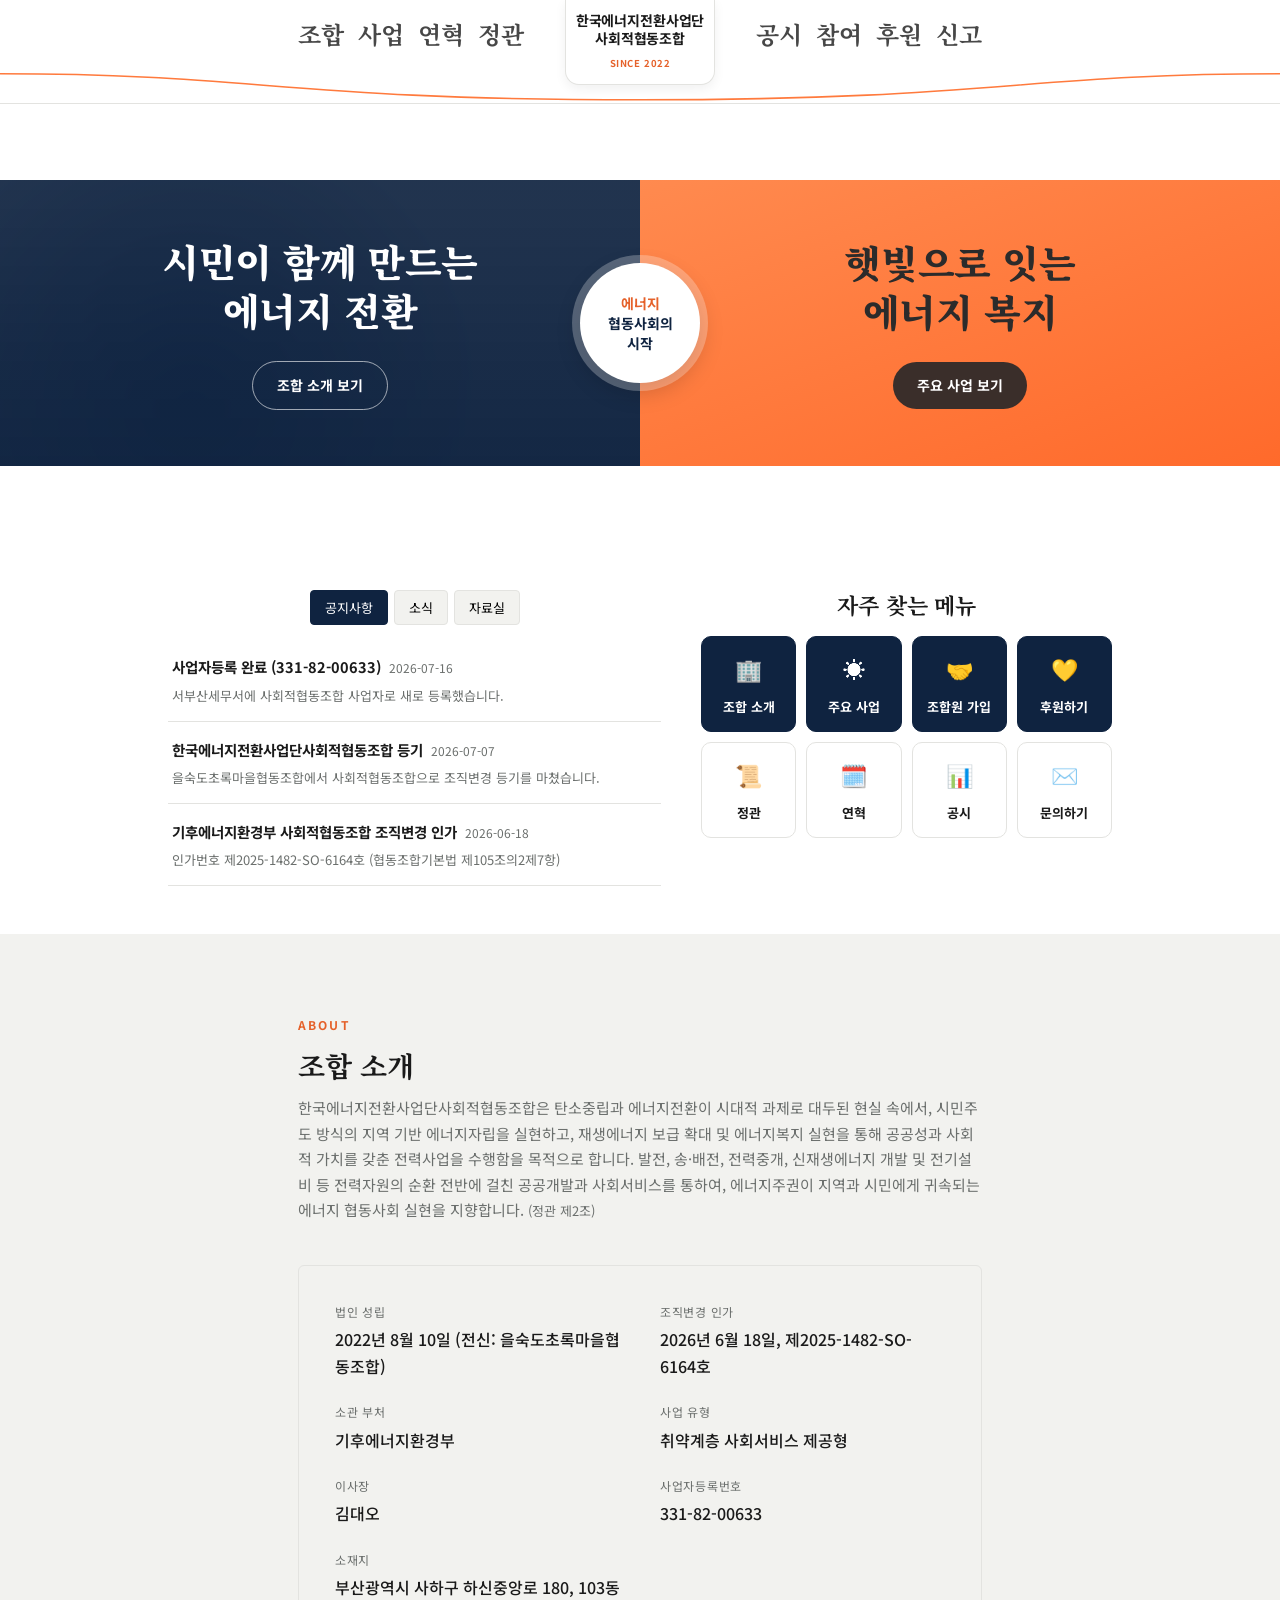
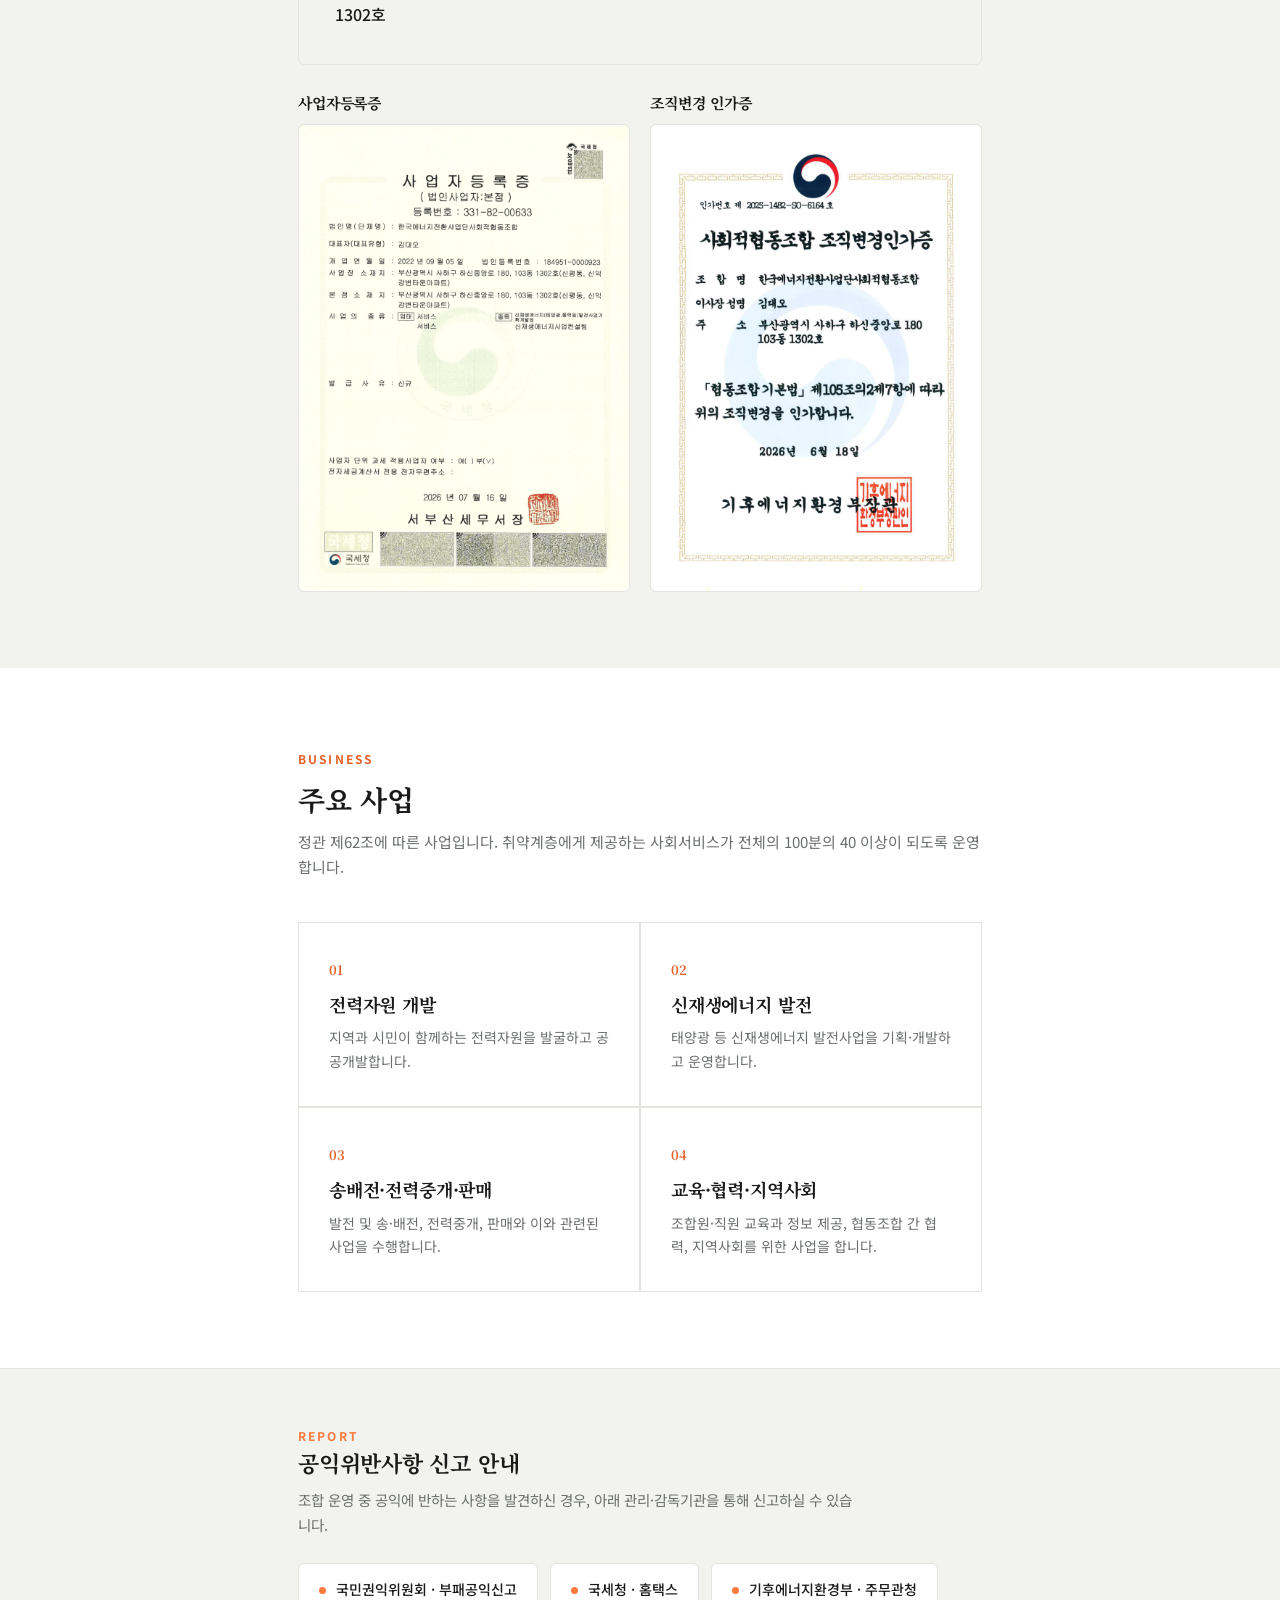
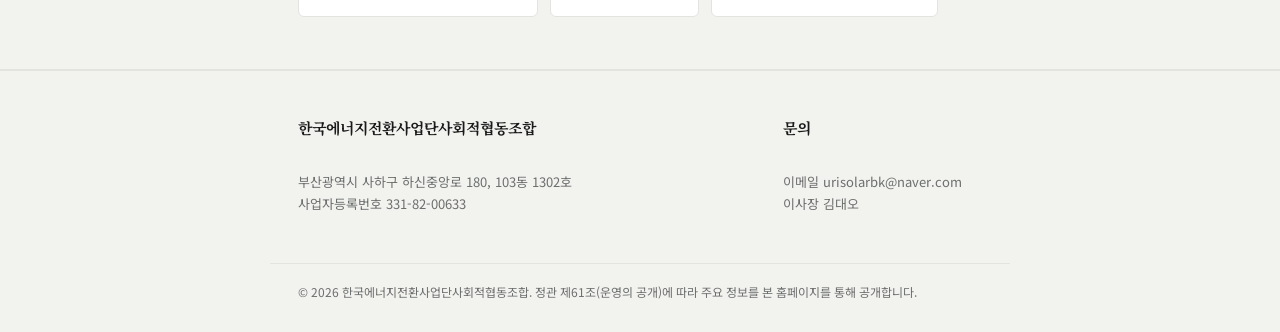
==== index.html @ acd771e5 "한국에너지전환사업단사회적협동조합 홈페이지 첫 공개 Co-Authored-By: Claude Opus 5.5 <noreply@anthropic.com> Claude-Session: " ====
<!DOCTYPE html>
<html lang="ko">
<head>
<meta charset="UTF-8">
<meta name="viewport" content="width=device-width, initial-scale=1.0">
<title>한국에너지전환사업단사회적협동조합</title>
<meta name="description" content="한국에너지전환사업단사회적협동조합 - 시민주도 재생에너지와 에너지복지로 에너지 협동사회를 만드는 사회적협동조합입니다.">
<meta property="og:type" content="website">
<meta property="og:site_name" content="한국에너지전환사업단사회적협동조합">
<meta property="og:title" content="한국에너지전환사업단사회적협동조합">
<meta property="og:description" content="시민주도 재생에너지와 에너지복지로 에너지 협동사회를 만드는 사회적협동조합입니다.">
<meta property="og:url" content="https://ketcoop.github.io/">
<meta property="og:locale" content="ko_KR">
<meta property="og:image" content="https://ketcoop.github.io/설립인가증.png">
<link rel="preconnect" href="https://fonts.googleapis.com">
<link href="https://fonts.googleapis.com/css2?family=Noto+Serif+KR:wght@500;700;900&family=Noto+Sans+KR:wght@400;500;700&display=swap" rel="stylesheet">
<link rel="stylesheet" href="style.css">
</head>
  
<body>

<header class="header-shell">
  <div class="nav-row">
    <nav class="nav-left"><ul>
      <li><a href="#about">조합</a></li>
      <li><a href="#business">사업</a></li>
      <li><a href="history.html">연혁</a></li>
      <li><a href="articles.html">정관</a></li>
    </ul></nav>
    <div class="brand-spacer"></div>
    <nav class="nav-right"><ul>
      <li><a href="disclosure.html">공시</a></li>
      <li><a href="participate.html">참여</a></li>
      <li><a href="donate.html">후원</a></li>
      <li><a href="#report">신고</a></li>
    </ul></nav>
  </div>
  <div class="wave-wrap">
    <svg viewBox="0 0 1440 64" preserveAspectRatio="none">
      <path d="M0,0 L1440,0 L1440,9 C1150,9 1120,58 720,58 C320,58 290,9 0,9 Z" fill="var(--paper)"/>
      <path d="M0,9 C290,9 320,58 720,58 C1120,58 1150,9 1440,9" fill="none" stroke="var(--amber)" stroke-width="3"/>
    </svg>
  </div>
  <div class="brand-tab">
    <a href="index.html"><span class="bn">한국에너지전환사업단<br>사회적협동조합</span></a>
    <span class="bs">SINCE 2022</span>
  </div>
</header>

<section class="split-hero">
  <div class="half left">
    <h1>시민이 함께 만드는<br>에너지 전환</h1>
    <a href="#about" class="pill">조합 소개 보기</a>
  </div>
  <div class="half right">
    <h1>햇빛으로 잇는<br>에너지 복지</h1>
    <a href="#business" class="pill">주요 사업 보기</a>
  </div>
  <div class="badge"><span><em>에너지</em><br>협동사회의<br>시작</span></div>
</section>

<div class="home-grid">
  <div>
    <div class="tabs">
      <button type="button" class="on" data-tab="notice">공지사항</button>
      <button type="button" data-tab="news">소식</button>
      <button type="button" data-tab="docs">자료실</button>
    </div>
    <ul class="tab-list" id="tab-notice">
      <li><b>사업자등록 완료 (331-82-00633)</b><span class="d">2026-07-16</span><p>서부산세무서에 사회적협동조합 사업자로 새로 등록했습니다.</p></li>
      <li><b>한국에너지전환사업단사회적협동조합 등기</b><span class="d">2026-07-07</span><p>을숙도초록마을협동조합에서 사회적협동조합으로 조직변경 등기를 마쳤습니다.</p></li>
      <li><b>기후에너지환경부 사회적협동조합 조직변경 인가</b><span class="d">2026-06-18</span><p>인가번호 제2025-1482-SO-6164호 (협동조합기본법 제105조의2제7항)</p></li>
    </ul>
    <ul class="tab-list" id="tab-news" hidden>
      <li><b>홈페이지를 열었습니다</b><span class="d">2026-11-03</span><p>조합 소개, 정관, 연혁, 공시, 조합원 가입, 후원 안내를 한곳에서 볼 수 있습니다.</p></li>
    </ul>
    <ul class="tab-list" id="tab-docs" hidden>
      <li><b><a href="articles.html">정관 전문</a></b><span class="d">2025-08-31 제정</span><p>8장 69개 조, 장별로 나눠 볼 수 있습니다.</p></li>
      <li><b><a href="사업자등록증.png" target="_blank">사업자등록증</a></b><span class="d">2026-07-16</span></li>
      <li><b><a href="설립인가증.png" target="_blank">사회적협동조합 조직변경 인가증</a></b><span class="d">2026-06-18</span></li>
    </ul>
  </div>
  <div class="quick">
    <h2>자주 찾는 메뉴</h2>
    <div class="quick-grid">
      <a class="dark" href="#about"><span class="ic">🏢</span>조합 소개</a>
      <a class="dark" href="#business"><span class="ic">☀️</span>주요 사업</a>
      <a class="dark" href="participate.html"><span class="ic">🤝</span>조합원 가입</a>
      <a class="dark" href="donate.html"><span class="ic">💛</span>후원하기</a>
      <a href="articles.html"><span class="ic">📜</span>정관</a>
      <a href="history.html"><span class="ic">🗓️</span>연혁</a>
      <a href="disclosure.html"><span class="ic">📊</span>공시</a>
      <a href="mailto:urisolarbk@naver.com"><span class="ic">✉️</span>문의하기</a>
    </div>
  </div>
</div>

<section class="alt" id="about">
  <div class="wrap">
    <div class="section-head">
      <span class="eyebrow">About</span>
      <h2>조합 소개</h2>
      <p>한국에너지전환사업단사회적협동조합은 탄소중립과 에너지전환이 시대적 과제로 대두된 현실 속에서, 시민주도 방식의 지역 기반 에너지자립을 실현하고, 재생에너지 보급 확대 및 에너지복지 실현을 통해 공공성과 사회적 가치를 갖춘 전력사업을 수행함을 목적으로 합니다. 발전, 송·배전, 전력중개, 신재생에너지 개발 및 전기설비 등 전력자원의 순환 전반에 걸친 공공개발과 사회서비스를 통하여, 에너지주권이 지역과 시민에게 귀속되는 에너지 협동사회 실현을 지향합니다. <span style="color:var(--steel);font-size:13px;">(정관 제2조)</span></p>
    </div>
    <div class="info-card">
      <div class="info-row"><dt>법인 성립</dt><dd>2022년 8월 10일 (전신: 을숙도초록마을협동조합)</dd></div>
      <div class="info-row"><dt>조직변경 인가</dt><dd>2026년 6월 18일, 제2025-1482-SO-6164호</dd></div>
      <div class="info-row"><dt>소관 부처</dt><dd>기후에너지환경부</dd></div>
      <div class="info-row"><dt>사업 유형</dt><dd>취약계층 사회서비스 제공형</dd></div>
      <div class="info-row"><dt>이사장</dt><dd>김대오</dd></div>
      <div class="info-row"><dt>사업자등록번호</dt><dd>331-82-00633</dd></div>
      <div class="info-row"><dt>소재지</dt><dd>부산광역시 사하구 하신중앙로 180, 103동 1302호</dd></div>
    </div>
    <div class="doc-image-grid">
      <div class="doc-image-box">
        <h3>사업자등록증</h3>
        <a href="사업자등록증.png" target="_blank" title="클릭 시 원본 크게 보기"><img src="사업자등록증.png" alt="사업자등록증"></a>
      </div>
      <div class="doc-image-box">
        <h3>조직변경 인가증</h3>
        <a href="설립인가증.png" target="_blank" title="클릭 시 원본 크게 보기"><img src="설립인가증.png" alt="사회적협동조합 조직변경 인가증"></a>
      </div>
    </div>
  </div>
</section>

<section id="business">
  <div class="wrap">
    <div class="section-head">
      <span class="eyebrow">Business</span>
      <h2>주요 사업</h2>
      <p>정관 제62조에 따른 사업입니다. 취약계층에게 제공하는 사회서비스가 전체의 100분의 40 이상이 되도록 운영합니다.</p>
    </div>
    <div class="biz-grid">
      <div class="biz-card"><span class="num">01</span><h3>전력자원 개발</h3><p>지역과 시민이 함께하는 전력자원을 발굴하고 공공개발합니다.</p></div>
      <div class="biz-card"><span class="num">02</span><h3>신재생에너지 발전</h3><p>태양광 등 신재생에너지 발전사업을 기획·개발하고 운영합니다.</p></div>
      <div class="biz-card"><span class="num">03</span><h3>송배전·전력중개·판매</h3><p>발전 및 송·배전, 전력중개, 판매와 이와 관련된 사업을 수행합니다.</p></div>
      <div class="biz-card"><span class="num">04</span><h3>교육·협력·지역사회</h3><p>조합원·직원 교육과 정보 제공, 협동조합 간 협력, 지역사회를 위한 사업을 합니다.</p></div>
    </div>
  </div>
</section>

<div class="report-banner" id="report">
  <div class="wrap">
    <span class="eyebrow" style="color:var(--amber);">Report</span>
    <h2>공익위반사항 신고 안내</h2>
    <p>조합 운영 중 공익에 반하는 사항을 발견하신 경우, 아래 관리·감독기관을 통해 신고하실 수 있습니다.</p>
    <div class="report-links">
      <a class="report-link" href="https://www.clean.go.kr/" target="_blank" rel="noopener"><span class="dot"></span>국민권익위원회 · 부패공익신고</a>
      <a class="report-link" href="https://www.hometax.go.kr/" target="_blank" rel="noopener"><span class="dot"></span>국세청 · 홈택스</a>
      <a class="report-link" href="https://www.mcee.go.kr/" target="_blank" rel="noopener"><span class="dot"></span>기후에너지환경부 · 주무관청</a>
    </div>
  </div>
</div>

<footer id="contact">
  <div class="wrap foot-inner">
    <div>
      <strong>한국에너지전환사업단사회적협동조합</strong><br>
      부산광역시 사하구 하신중앙로 180, 103동 1302호<br>
      사업자등록번호 331-82-00633
    </div>
    <div>
      <strong>문의</strong><br>
      이메일 <a href="mailto:urisolarbk@naver.com">urisolarbk@naver.com</a><br>
      이사장 김대오
    </div>
  </div>
  <div class="wrap legal">
    &copy; 2026 한국에너지전환사업단사회적협동조합. 정관 제61조(운영의 공개)에 따라 주요 정보를 본 홈페이지를 통해 공개합니다.
  </div>
</footer>

<script>
document.querySelectorAll('.tabs button').forEach(function(b){
  b.addEventListener('click', function(){
    document.querySelectorAll('.tabs button').forEach(function(x){ x.classList.toggle('on', x === b); });
    document.querySelectorAll('.tab-list').forEach(function(l){ l.hidden = (l.id !== 'tab-' + b.dataset.tab); });
  });
});
</script>

</body>
</html>
---- style.css ----
/* =========================================================
   한국에너지전환사업단사회적협동조합 — 국민솔라 남색·주황 디자인 차용
   index.html / articles.html / disclosure.html / history.html 공유 파일
   ========================================================= */

:root {
  --ink: #1A1A1A;           /* 본문/제목 텍스트 - 검정 */
  --steel: #6B6F6D;          /* 서브 텍스트 - 중간 회색 */
  --steel-line: #E3E3E0;     /* 옅은 테두리선 */
  --paper: #FFFFFF;          /* 배경 화이트 */
  --panel: #F2F2EF;          /* 연한 그레이 패널 배경 */
  --amber: #FF7A3D;          /* 포인트 컬러 (국민솔라 주황) */
  --amber-deep: #E5612A;
  --navy: #0F2340;           /* 국민솔라 남색 */
  --radius: 6px;
  --content-w: 740px;

  /* 폰트 변수 정의 (필요시 이곳에서 글자체 일괄 변경 가능) */
  --font-main: 'Noto Sans KR', sans-serif;
  --font-serif: 'Noto Serif KR', serif;

  /* 상단 메뉴 글자 크기 (조합 소개 h2와 동일한 28px)
     ▶ 너무 크게 느껴지면 이 값만 22px, 20px 등으로 낮추면 전체가 함께 줄어듭니다. */
  --nav-size: 24px;
}

*{box-sizing:border-box;margin:0;padding:0;}
html{scroll-behavior:smooth;}
body{
  background:var(--paper);
  color:var(--ink);
  font-family:var(--font-main);
  line-height:1.7;
  -webkit-font-smoothing:antialiased;
}
h1,h2,h3{font-family:var(--font-serif);line-height:1.35;letter-spacing:-0.01em;color:var(--ink);}
a{color:inherit;text-decoration:none;}
.wrap{max-width:var(--content-w);margin:0 auto;padding:0 28px;}
.eyebrow{font-size:12px;font-weight:700;letter-spacing:.18em;color:var(--amber-deep);text-transform:uppercase;}

/* ---------- Header: 화이트 배경 ---------- */
.header-shell{
  position:sticky;
  top:0;
  background:#FFFFFF;
  border-bottom:1px solid var(--steel-line);
  z-index:50;
}

.nav-row{
  display:flex;
  align-items:center;            /* 메뉴와 중앙 브랜드 상하 정렬 */
  justify-content:space-between;
  max-width:calc(var(--content-w) - 56px); /* 본문 실제 텍스트 폭(684px)에 정확히 맞춤 */
  margin:0 auto;
  padding:14px 0;                          /* 좌우 패딩을 제거하여 양끝 라인 일치 */
}

.nav-row ul{
  display:flex;
  list-style:none;
  font-size:var(--nav-size);     /* 14px → 조합 소개와 동일한 28px */
  font-family:var(--font-serif); /* 추가: 조합 소개와 같은 세리프 글꼴 */
  font-weight:700;               /* 추가: 조합 소개와 같은 굵기 */
  color:var(--ink);
  flex-wrap:nowrap;              /* pc버튼 줄바꿈 방지 */
}

/* 좌우 메뉴 간격 조정 (글자가 커진 만큼 여백을 18px → 14px로 축소해
   가운데 로고 탭과 겹치지 않게 함) */
.nav-left ul li{ margin:0 14px 0 0; }
.nav-right ul li{ margin:0 0 0 14px; }

.nav-row a{
  font-family:var(--font-serif); /* main → serif : 링크에도 세리프 적용 */
  font-weight:700;               /* 추가 */
  color:var(--ink);
  opacity:.8;
  text-decoration:none;
  transition:opacity .15s,color .15s;
  white-space:nowrap;
}
.nav-row a:hover{opacity:1;color:var(--amber-deep);}
.nav-row a.active{opacity:1;color:var(--amber-deep);}

/* 중앙 브랜드 탭 레이아웃 보정 */
.brand-spacer{
  width:160px; /* 좌우 메뉴 사이에 로고 탭(150px)이 들어갈 중앙 여백 확보 */
  flex:none;
}

.brand-tab{
  position:absolute;
  top:0;
  left:50%;
  transform:translateX(-50%);
  width:150px;
  background:#FFFFFF;
  border:1px solid var(--steel-line);
  border-top:none;
  border-radius:0 0 14px 14px;
  padding:12px 8px 10px;
  text-align:center;
  z-index:5;
  box-shadow:0 4px 12px rgba(0,0,0,.06);
}

.brand-tab .bn{
  font-family:var(--font-main);
  font-weight:700;
  font-size:14px;
  color:var(--ink);
  line-height:1.25;
  display:block;
  letter-spacing:-.01em;
}
.brand-tab .bs{
  display:inline-block;
  margin-top:4px;
  font-size:9.5px;
  color:var(--amber-deep);
  letter-spacing:.06em;
  font-weight:700;
}

/* 헤더 하단 물결(amber 곡선) */
.wave-wrap{position:relative;line-height:0;}
.wave-wrap svg{display:block;width:100%;height:34px;}

/* 반응형 모바일 처리 */
@media (max-width:760px){
  .header-shell{display:flex;flex-direction:column;}
  .wave-wrap{display:none;}
  .nav-row{order:2;flex-direction:column;padding:0 20px 22px;max-width:none;}
  .nav-row ul{
    justify-content:center;
    flex-wrap:wrap;
    font-size:19px;             /* 모바일에서는 28px이 너무 커 줄바꿈이 과해지므로 축소 */
  }
  .nav-left ul li{margin:6px 11px;}
  .nav-right ul li{margin:6px 11px;}
  .brand-spacer{display:none;}
  .brand-tab{order:1;position:static;transform:none;margin:0 auto;width:200px;box-shadow:none;padding:26px 10px 16px;}
}

/* ---------- 홈페이지 히어로 (index.html) - 연한 그레이 패널 ---------- */
.hero{
  background:var(--panel);
  color:var(--ink);
  padding:96px 0 84px;
  position:relative;
  overflow:hidden;
}
.hero svg.skyline{
  position:absolute;left:0;right:0;bottom:0;width:100%;height:auto;opacity:.07;
}
.hero-inner{max-width:var(--content-w);position:relative;z-index:2;}
.hero h1{
  font-size:clamp(30px,4.6vw,46px);
  font-weight:900;
  margin:14px 0 20px;
  color:var(--ink);
}
.hero p{
  font-size:16.5px;
  color:var(--steel);
  max-width:560px;
  margin-bottom:34px;
}
.btn{
  display:inline-block;
  padding:13px 26px;
  font-size:14px;
  font-weight:700;
  border-radius:var(--radius);
  border:1px solid transparent;
  cursor:pointer;
  font-family:var(--font-main);
}
.btn-primary{background:var(--amber);color:#1F1904;}
.btn-primary:hover{background:var(--amber-deep);}
.btn-ghost{border-color:var(--steel-line);color:var(--ink);margin-left:10px;background:#fff;}
.btn-ghost:hover{border-color:var(--ink);background:var(--panel);}

/* ---------- 서브페이지 히어로 (articles.html / disclosure.html / history.html) ---------- */
.page-hero{
  background:var(--panel);
  color:var(--ink);padding:64px 0 52px;
}
.page-hero h1{font-size:clamp(28px,4.2vw,40px);font-weight:900;margin:12px 0 16px;color:var(--ink);}
.page-hero p{color:var(--steel);font-size:15.5px;max-width:var(--content-w);}
.hero-meta{display:flex;flex-wrap:wrap;margin:22px 0 -14px -36px;padding-top:26px;border-top:1px solid var(--steel-line);}
.hero-meta div{font-size:12px;color:var(--steel);letter-spacing:.04em;margin:8px 0 14px 36px;}
.hero-meta strong{display:block;color:var(--ink);font-size:14.5px;font-weight:500;margin-top:4px;font-family:var(--font-serif);}

/* ---------- 섹션 공통 ---------- */
section{padding:76px 0;}
section.alt{background:var(--panel);}
.section-head{max-width:none;margin-bottom:42px;}
.section-head h2{font-size:28px;margin-top:10px;color:var(--ink);}
.section-head p{color:var(--steel);font-size:15px;margin-top:10px;max-width:none;}
.doc-body{max-width:var(--content-w);margin:0 auto;}

/* ---------- 조합 소개: 설립정보 카드 (index.html) ---------- */
.info-card{
  background:var(--panel);
  color:var(--ink);
  border:1px solid var(--steel-line);
  border-radius:var(--radius);
  padding:36px;
  display:grid;
  grid-template-columns:repeat(2,1fr);
  gap:22px 40px;
}
@media (max-width:640px){.info-card{grid-template-columns:1fr;}}
.info-row dt{font-size:12px;color:var(--steel);letter-spacing:.06em;margin-bottom:4px;}
.info-row dd{font-size:16px;font-weight:500;color:var(--ink);}

/* ---------- 조합 소개: 서류 이미지 (index.html) ---------- */
.doc-image-grid{display:grid;grid-template-columns:1fr 1fr;gap:20px;margin-top:28px;}
@media (max-width:640px){.doc-image-grid{grid-template-columns:1fr;}}
.doc-image-box h3{font-size:15px;margin-bottom:10px;color:var(--ink);}
.doc-image-box img{width:100%;height:auto;border:1px solid var(--steel-line);border-radius:var(--radius);display:block;}

/* ---------- 사업 안내: 사업 카드 (index.html) ---------- */
.biz-grid{
  display:grid;grid-template-columns:repeat(2,1fr);gap:2px;
  background:var(--steel-line);
  border:1px solid var(--steel-line);
}
@media (max-width:640px){.biz-grid{grid-template-columns:1fr;}}
.biz-card{
  background:var(--paper);
  padding:32px 30px;
}
.biz-card .num{
  font-family:var(--font-serif);
  font-size:13px;color:var(--amber-deep);font-weight:700;
}
.biz-card h3{font-size:18px;margin:10px 0 10px;color:var(--ink);}
.biz-card p{font-size:14px;color:var(--steel);}

/* ---------- 신고 안내 배너 (index.html) ---------- */
.report-banner{
  background:var(--panel);
  color:var(--ink);
  padding:52px 0;
  border-top:1px solid var(--steel-line);
  border-bottom:1px solid var(--steel-line);
}
.report-banner h2{color:var(--ink);font-size:22px;}
.report-banner p{color:var(--steel);font-size:14.5px;margin:10px 0 26px;max-width:560px;}
.report-links{display:flex;flex-wrap:wrap;gap:12px;}
.report-link{
  display:flex;align-items:center;gap:10px;
  background:#fff;
  border:1px solid var(--steel-line);
  padding:14px 20px;border-radius:var(--radius);
  font-size:14px;font-weight:500;color:var(--ink);
  transition:border-color .15s, background .15s;
  font-family:var(--font-main);
}
.report-link:hover{border-color:var(--amber);background:#FDF6E7;}
.report-link .dot{width:7px;height:7px;background:var(--amber);border-radius:50%;flex:none;}

/* ---------- 조합정관: 목차 그리드 (articles.html) ---------- */
.toc-grid{display:grid;grid-template-columns:repeat(3,1fr);gap:2px;background:var(--steel-line);border:1px solid var(--steel-line);}
@media (max-width:760px){.toc-grid{grid-template-columns:repeat(2,1fr);}}
@media (max-width:480px){.toc-grid{grid-template-columns:1fr;}}
.toc-item{
  background:#fff;padding:18px 20px;font-size:14px;display:flex;flex-direction:column;gap:4px;
  transition:background .15s;border-left:3px solid transparent;cursor:pointer;
  font-family:var(--font-main);
}
.toc-item:hover{background:var(--panel);}
.toc-item.current{background:var(--panel);border-left-color:var(--amber);}
.toc-item .toc-num{font-family:var(--font-serif);font-size:12px;color:var(--amber-deep);font-weight:700;}
.toc-item .toc-title{font-weight:500;color:var(--ink);}

/* ---------- 조합정관: 장 단위 표시 프레임 (articles.html) ---------- */
.doc-frame{border:1px solid var(--steel-line);background:#fff;}
.doc-frame-bar{
  display:flex;align-items:flex-end;justify-content:space-between;gap:16px;flex-wrap:wrap;
  padding:22px 30px;border-bottom:1px solid var(--steel-line);background:var(--panel);
}
.doc-frame-bar .eyebrow{display:block;margin-bottom:6px;}
.doc-frame-bar h2{font-size:21px;color:var(--ink);}
.doc-frame-nav{display:flex;gap:2px;flex:none;}
.frame-nav-btn{
  font-family:var(--font-main);font-size:12.5px;font-weight:700;color:var(--ink);
  background:#fff;border:1px solid var(--steel-line);padding:9px 14px;cursor:pointer;transition:background .15s,color .15s;
}
.frame-nav-btn:hover:not(:disabled){background:var(--amber);color:#1F1904;border-color:var(--amber);}
.frame-nav-btn:disabled{color:var(--steel-line);cursor:default;}
.doc-scroll{max-height:620px;overflow-y:auto;padding:32px 30px;}
.panel{display:none;}
.panel.active{display:block;}
.article{margin-bottom:36px;}
.article:last-child{margin-bottom:4px;}
.article h3{font-size:16px;font-weight:700;color:var(--ink);margin-bottom:12px;font-family:var(--font-serif);}
.article-note{display:inline-block;font-size:11.5px;font-weight:500;padding:2px 9px;border-radius:var(--radius);vertical-align:middle;letter-spacing:.02em;}
.article-note.done{background:#FBF0D9;color:var(--amber-deep);}
.article-note.pending{background:var(--panel);color:var(--steel);}
p.clause{font-size:15px;color:var(--ink);line-height:1.85;margin-bottom:9px;padding-left:1.5em;text-indent:-1.5em;}
p.plain{font-size:15px;color:var(--ink);line-height:1.85;margin-bottom:9px;}
.item-list{list-style:decimal;padding-left:1.5em;margin:8px 0 16px;}
.item-list li{font-size:14.5px;color:var(--ink);line-height:1.8;margin-bottom:6px;}
.sub-list{list-style:none;padding-left:1.2em;margin:6px 0;}
.sub-list li{font-size:14px;color:var(--steel);line-height:1.75;margin-bottom:5px;}
.addendum-text{font-size:15px;color:var(--ink);line-height:1.85;}
@media (max-width:600px){
  .doc-frame-bar{padding:18px 20px;}
  .doc-scroll{padding:24px 20px;max-height:64vh;}
}

/* ---------- 공익 공시: 기부금 표 (disclosure.html) ---------- */
.disclosure-table{
  width:100%;border-collapse:collapse;background:#fff;
  border:1px solid var(--steel-line);
}
.disclosure-table th,.disclosure-table td{
  padding:16px 20px;text-align:left;font-size:14.5px;
  border-bottom:1px solid var(--steel-line);
}
.disclosure-table th{
  background:var(--panel);font-size:12px;letter-spacing:.06em;color:var(--steel);
  text-transform:uppercase;font-weight:700;
}
.empty-note{
  margin-top:16px;font-size:13.5px;color:var(--steel);
  padding:14px 18px;border-left:3px solid var(--amber);background:var(--panel);
}

/* ---------- 연혁: 타임라인 (history.html) ---------- */
.timeline{max-width:var(--content-w);margin:0 auto;}
.tl-year-group{display:flex;gap:24px;padding:26px 0;border-top:1px solid var(--steel-line);}
.tl-year-group:first-child{border-top:none;padding-top:0;}
.tl-year{flex:none;width:84px;font-family:var(--font-serif);font-size:26px;font-weight:900;color:var(--amber-deep);padding-top:2px;}
.tl-events{flex:1;border-left:2px solid var(--steel-line);padding-left:26px;}
.tl-event{position:relative;margin-bottom:16px;}
.tl-event:last-child{margin-bottom:0;}
.tl-event::before{content:'';position:absolute;left:-31px;top:6px;width:8px;height:8px;border-radius:50%;background:var(--amber);}
.tl-date{display:block;font-size:12px;color:var(--steel);letter-spacing:.03em;margin-bottom:3px;font-weight:700;}
.tl-event p{font-size:14.5px;color:var(--ink);line-height:1.7;}
@media (max-width:560px){
  .tl-year-group{gap:14px;}
  .tl-year{width:56px;font-size:19px;}
  .tl-events{padding-left:18px;}
  .tl-event::before{left:-23px;}
}

/* ---------- 푸터 (모든 페이지 공통) ---------- */
footer{background:var(--panel);color:var(--steel);padding:44px 0 30px;font-size:13px;border-top:1px solid var(--steel-line);}
footer .foot-inner{display:flex;justify-content:space-between;flex-wrap:wrap;}
footer .foot-inner>div{margin:0 20px 20px 0;}
footer strong{color:var(--ink);font-family:var(--font-serif);font-size:15px;display:block;margin-bottom:8px;}
footer .legal{margin-top:28px;font-size:12px;color:var(--steel);border-top:1px solid var(--steel-line);padding-top:18px;}

/* ---------- 첫 화면: 남색·주황 반반 (국민솔라 디자인 차용) ---------- */
.split-hero{display:grid;grid-template-columns:1fr 1fr;min-height:380px;position:relative;}
.split-hero .half{display:flex;flex-direction:column;align-items:center;justify-content:center;text-align:center;padding:56px 24px;gap:26px;}
.split-hero .left{background:linear-gradient(180deg,rgba(15,35,64,.92),rgba(15,35,64,.98)),radial-gradient(circle at 30% 80%,#3a5a80,transparent 60%);color:#fff;}
.split-hero .right{background:linear-gradient(160deg,#FF8A4F,#FF6A2B);color:#2B2B2B;}
.split-hero h1{font-size:38px;font-weight:900;color:inherit;line-height:1.3;}
.split-hero .left h1{color:#fff;}
.split-hero .pill{display:inline-block;padding:12px 24px;border-radius:999px;font-weight:700;font-size:14px;}
.split-hero .left .pill{border:1px solid rgba(255,255,255,.6);color:#fff;}
.split-hero .right .pill{background:#3A2E2A;color:#fff;}
.split-hero .badge{position:absolute;left:50%;top:50%;transform:translate(-50%,-50%);width:120px;height:120px;border-radius:50%;background:#fff;
  box-shadow:0 0 0 8px rgba(255,255,255,.25),0 8px 24px rgba(0,0,0,.2);display:flex;align-items:center;justify-content:center;text-align:center;
  font-weight:700;font-size:14px;line-height:1.45;color:var(--navy);}
.split-hero .badge em{font-style:normal;color:var(--amber-deep);}
.home-grid{display:grid;grid-template-columns:1.2fr 1fr;gap:40px;max-width:1000px;margin:0 auto;padding:48px 28px;}
.tabs{display:flex;gap:6px;justify-content:center;margin-bottom:14px;}
.tabs button{border:1px solid var(--steel-line);background:var(--panel);padding:7px 14px;border-radius:4px;font-size:13px;cursor:pointer;font-family:inherit;}
.tabs button.on{background:var(--navy);color:#fff;border-color:var(--navy);}
.tab-list{list-style:none;}
.tab-list li{border-bottom:1px solid var(--steel-line);padding:14px 4px;}
.tab-list b{font-size:14.5px;}
.tab-list .d{color:var(--steel);font-size:12px;margin-left:8px;}
.tab-list p{font-size:13px;color:var(--steel);margin-top:4px;}
.quick h2{text-align:center;font-size:22px;margin-bottom:16px;}
.quick-grid{display:grid;grid-template-columns:repeat(4,1fr);gap:10px;}
.quick-grid a{display:flex;flex-direction:column;align-items:center;justify-content:center;gap:8px;height:96px;border-radius:10px;
  font-size:13px;font-weight:700;text-align:center;border:1px solid var(--steel-line);transition:transform .15s;}
.quick-grid a:hover{transform:translateY(-2px);}
.quick-grid a.dark{background:var(--navy);color:#fff;border-color:var(--navy);}
.quick-grid a .ic{font-size:22px;}
@media (max-width:760px){
  .split-hero{grid-template-columns:1fr;}
  .split-hero h1{font-size:28px;}
  .split-hero .badge{display:none;}
  .home-grid{grid-template-columns:1fr;padding:32px 16px;}
}
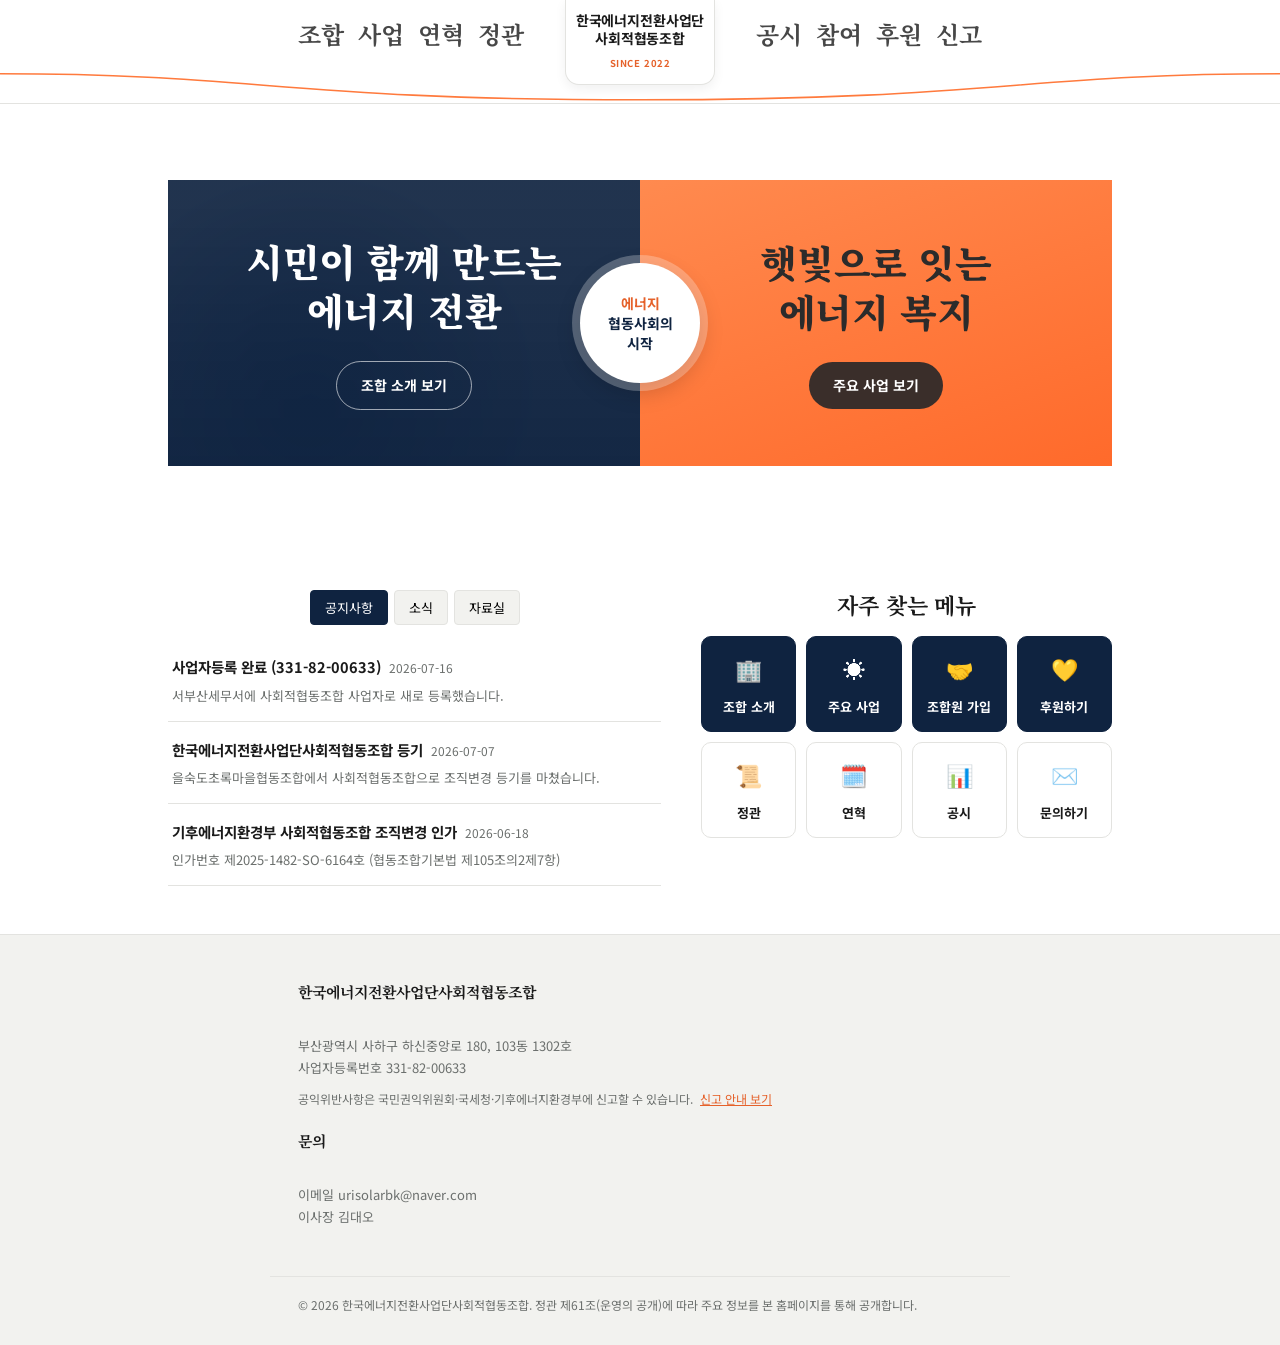
==== commit 7215a4d4: "조합 소개·주요 사업·공익위반 신고를 각각 별도 페이지로 나누고 푸터에 신고 안내 한 줄 추가 Co-Authored-By: Claude Opus 5.5 <noreply@anthro" ====
--- a/index.html
+++ b/index.html
@@ -22,8 +22,8 @@
 <header class="header-shell">
   <div class="nav-row">
     <nav class="nav-left"><ul>
-      <li><a href="#about">조합</a></li>
-      <li><a href="#business">사업</a></li>
+      <li><a href="about.html">조합</a></li>
+      <li><a href="business.html">사업</a></li>
       <li><a href="history.html">연혁</a></li>
       <li><a href="articles.html">정관</a></li>
     </ul></nav>
@@ -32,7 +32,7 @@
       <li><a href="disclosure.html">공시</a></li>
       <li><a href="participate.html">참여</a></li>
       <li><a href="donate.html">후원</a></li>
-      <li><a href="#report">신고</a></li>
+      <li><a href="report.html">신고</a></li>
     </ul></nav>
   </div>
   <div class="wave-wrap">
@@ -50,11 +50,11 @@
 <section class="split-hero">
   <div class="half left">
     <h1>시민이 함께 만드는<br>에너지 전환</h1>
-    <a href="#about" class="pill">조합 소개 보기</a>
+    <a href="about.html" class="pill">조합 소개 보기</a>
   </div>
   <div class="half right">
     <h1>햇빛으로 잇는<br>에너지 복지</h1>
-    <a href="#business" class="pill">주요 사업 보기</a>
+    <a href="business.html" class="pill">주요 사업 보기</a>
   </div>
   <div class="badge"><span><em>에너지</em><br>협동사회의<br>시작</span></div>
 </section>
@@ -83,8 +83,8 @@
   <div class="quick">
     <h2>자주 찾는 메뉴</h2>
     <div class="quick-grid">
-      <a class="dark" href="#about"><span class="ic">🏢</span>조합 소개</a>
-      <a class="dark" href="#business"><span class="ic">☀️</span>주요 사업</a>
+      <a class="dark" href="about.html"><span class="ic">🏢</span>조합 소개</a>
+      <a class="dark" href="business.html"><span class="ic">☀️</span>주요 사업</a>
       <a class="dark" href="participate.html"><span class="ic">🤝</span>조합원 가입</a>
       <a class="dark" href="donate.html"><span class="ic">💛</span>후원하기</a>
       <a href="articles.html"><span class="ic">📜</span>정관</a>
@@ -95,70 +95,13 @@
   </div>
 </div>
 
-<section class="alt" id="about">
-  <div class="wrap">
-    <div class="section-head">
-      <span class="eyebrow">About</span>
-      <h2>조합 소개</h2>
-      <p>한국에너지전환사업단사회적협동조합은 탄소중립과 에너지전환이 시대적 과제로 대두된 현실 속에서, 시민주도 방식의 지역 기반 에너지자립을 실현하고, 재생에너지 보급 확대 및 에너지복지 실현을 통해 공공성과 사회적 가치를 갖춘 전력사업을 수행함을 목적으로 합니다. 발전, 송·배전, 전력중개, 신재생에너지 개발 및 전기설비 등 전력자원의 순환 전반에 걸친 공공개발과 사회서비스를 통하여, 에너지주권이 지역과 시민에게 귀속되는 에너지 협동사회 실현을 지향합니다. <span style="color:var(--steel);font-size:13px;">(정관 제2조)</span></p>
-    </div>
-    <div class="info-card">
-      <div class="info-row"><dt>법인 성립</dt><dd>2022년 8월 10일 (전신: 을숙도초록마을협동조합)</dd></div>
-      <div class="info-row"><dt>조직변경 인가</dt><dd>2026년 6월 18일, 제2025-1482-SO-6164호</dd></div>
-      <div class="info-row"><dt>소관 부처</dt><dd>기후에너지환경부</dd></div>
-      <div class="info-row"><dt>사업 유형</dt><dd>취약계층 사회서비스 제공형</dd></div>
-      <div class="info-row"><dt>이사장</dt><dd>김대오</dd></div>
-      <div class="info-row"><dt>사업자등록번호</dt><dd>331-82-00633</dd></div>
-      <div class="info-row"><dt>소재지</dt><dd>부산광역시 사하구 하신중앙로 180, 103동 1302호</dd></div>
-    </div>
-    <div class="doc-image-grid">
-      <div class="doc-image-box">
-        <h3>사업자등록증</h3>
-        <a href="사업자등록증.png" target="_blank" title="클릭 시 원본 크게 보기"><img src="사업자등록증.png" alt="사업자등록증"></a>
-      </div>
-      <div class="doc-image-box">
-        <h3>조직변경 인가증</h3>
-        <a href="설립인가증.png" target="_blank" title="클릭 시 원본 크게 보기"><img src="설립인가증.png" alt="사회적협동조합 조직변경 인가증"></a>
-      </div>
-    </div>
-  </div>
-</section>
-
-<section id="business">
-  <div class="wrap">
-    <div class="section-head">
-      <span class="eyebrow">Business</span>
-      <h2>주요 사업</h2>
-      <p>정관 제62조에 따른 사업입니다. 취약계층에게 제공하는 사회서비스가 전체의 100분의 40 이상이 되도록 운영합니다.</p>
-    </div>
-    <div class="biz-grid">
-      <div class="biz-card"><span class="num">01</span><h3>전력자원 개발</h3><p>지역과 시민이 함께하는 전력자원을 발굴하고 공공개발합니다.</p></div>
-      <div class="biz-card"><span class="num">02</span><h3>신재생에너지 발전</h3><p>태양광 등 신재생에너지 발전사업을 기획·개발하고 운영합니다.</p></div>
-      <div class="biz-card"><span class="num">03</span><h3>송배전·전력중개·판매</h3><p>발전 및 송·배전, 전력중개, 판매와 이와 관련된 사업을 수행합니다.</p></div>
-      <div class="biz-card"><span class="num">04</span><h3>교육·협력·지역사회</h3><p>조합원·직원 교육과 정보 제공, 협동조합 간 협력, 지역사회를 위한 사업을 합니다.</p></div>
-    </div>
-  </div>
-</section>
-
-<div class="report-banner" id="report">
-  <div class="wrap">
-    <span class="eyebrow" style="color:var(--amber);">Report</span>
-    <h2>공익위반사항 신고 안내</h2>
-    <p>조합 운영 중 공익에 반하는 사항을 발견하신 경우, 아래 관리·감독기관을 통해 신고하실 수 있습니다.</p>
-    <div class="report-links">
-      <a class="report-link" href="https://www.clean.go.kr/" target="_blank" rel="noopener"><span class="dot"></span>국민권익위원회 · 부패공익신고</a>
-      <a class="report-link" href="https://www.hometax.go.kr/" target="_blank" rel="noopener"><span class="dot"></span>국세청 · 홈택스</a>
-      <a class="report-link" href="https://www.mcee.go.kr/" target="_blank" rel="noopener"><span class="dot"></span>기후에너지환경부 · 주무관청</a>
-    </div>
-  </div>
-</div>
-
 <footer id="contact">
   <div class="wrap foot-inner">
     <div>
       <strong>한국에너지전환사업단사회적협동조합</strong><br>
       부산광역시 사하구 하신중앙로 180, 103동 1302호<br>
       사업자등록번호 331-82-00633
+      <p class="foot-report">공익위반사항은 국민권익위원회·국세청·기후에너지환경부에 신고할 수 있습니다. <a href="report.html">신고 안내 보기</a></p>
     </div>
     <div>
       <strong>문의</strong><br>
--- a/style.css
+++ b/style.css
@@ -357,7 +357,8 @@
 footer .legal{margin-top:28px;font-size:12px;color:var(--steel);border-top:1px solid var(--steel-line);padding-top:18px;}
 
 /* ---------- 첫 화면: 남색·주황 반반 (국민솔라 디자인 차용) ---------- */
-.split-hero{display:grid;grid-template-columns:1fr 1fr;min-height:380px;position:relative;}
+.split-hero{display:grid;grid-template-columns:1fr 1fr;min-height:380px;position:relative;
+  max-width:calc(1000px - 56px);margin:0 auto;} /* 아래 공지·자주 찾는 메뉴(.home-grid) 내용 폭에 맞춤 */
 .split-hero .half{display:flex;flex-direction:column;align-items:center;justify-content:center;text-align:center;padding:56px 24px;gap:26px;}
 .split-hero .left{background:linear-gradient(180deg,rgba(15,35,64,.92),rgba(15,35,64,.98)),radial-gradient(circle at 30% 80%,#3a5a80,transparent 60%);color:#fff;}
 .split-hero .right{background:linear-gradient(160deg,#FF8A4F,#FF6A2B);color:#2B2B2B;}
@@ -387,8 +388,12 @@
 .quick-grid a.dark{background:var(--navy);color:#fff;border-color:var(--navy);}
 .quick-grid a .ic{font-size:22px;}
 @media (max-width:760px){
-  .split-hero{grid-template-columns:1fr;}
+  .split-hero{grid-template-columns:1fr;margin:0 16px;}
   .split-hero h1{font-size:28px;}
   .split-hero .badge{display:none;}
   .home-grid{grid-template-columns:1fr;padding:32px 16px;}
 }
+
+/* ---------- 푸터 공익위반 신고 한 줄 (11/04) ---------- */
+footer .foot-report{margin-top:10px;font-size:12px;color:var(--steel);line-height:1.6;}
+footer .foot-report a{color:var(--amber-deep);text-decoration:underline;margin-left:4px;}
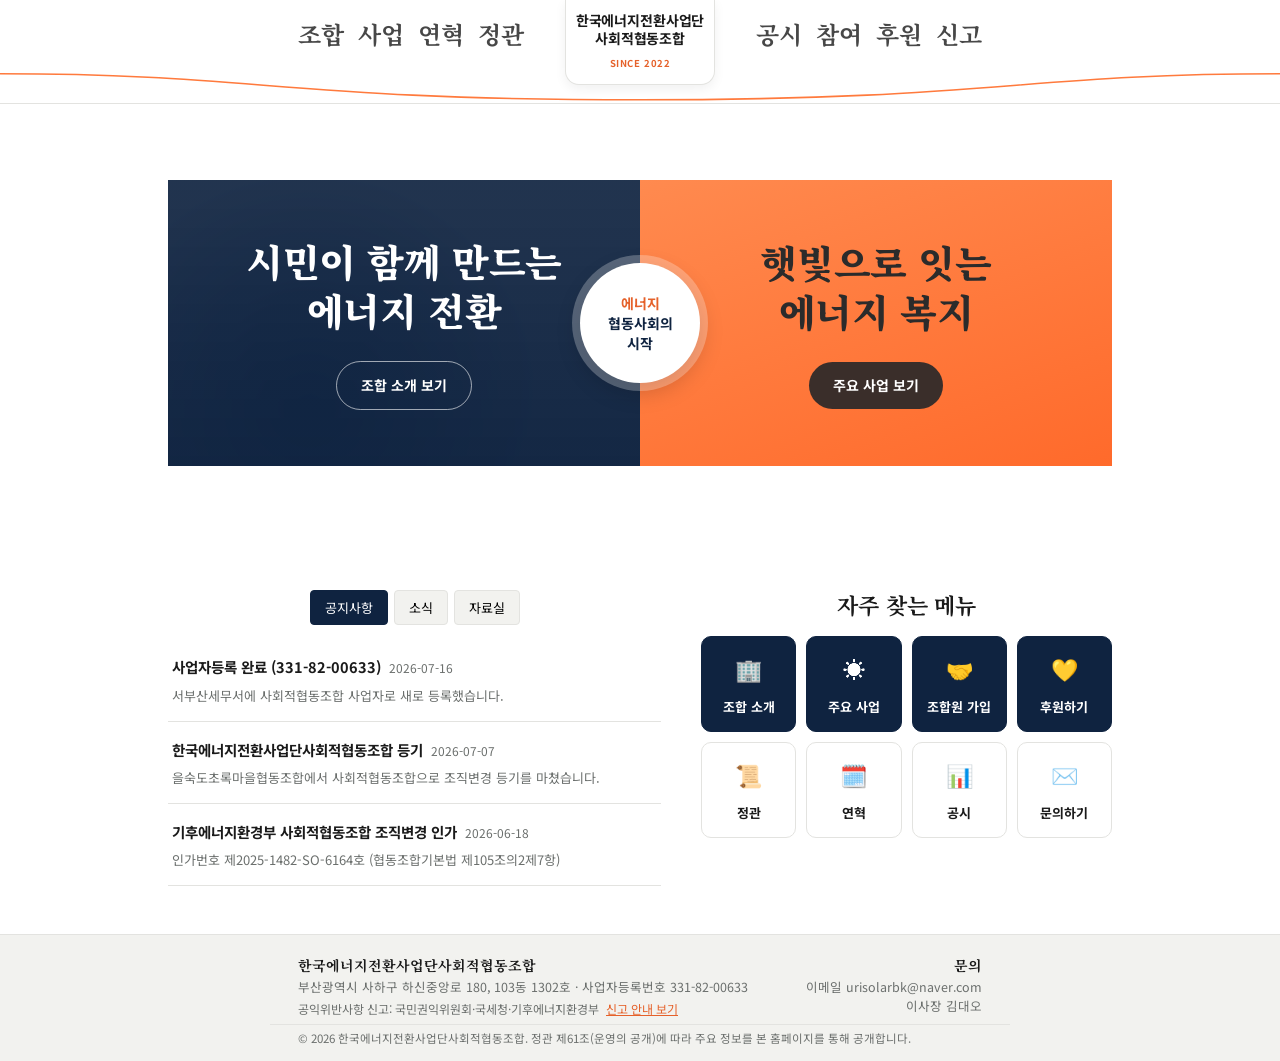
==== commit 5700e4b5: "푸터 높이 40%로 축소, 조합·문의 좌우 배치 Co-Authored-By: Claude Opus 5.5 <noreply@anthropic.com> Claude-Session: h" ====
--- a/index.html
+++ b/index.html
@@ -99,14 +99,12 @@
   <div class="wrap foot-inner">
     <div>
       <strong>한국에너지전환사업단사회적협동조합</strong><br>
-      부산광역시 사하구 하신중앙로 180, 103동 1302호<br>
-      사업자등록번호 331-82-00633
-      <p class="foot-report">공익위반사항은 국민권익위원회·국세청·기후에너지환경부에 신고할 수 있습니다. <a href="report.html">신고 안내 보기</a></p>
+      부산광역시 사하구 하신중앙로 180, 103동 1302호 · 사업자등록번호 331-82-00633
+      <p class="foot-report">공익위반사항 신고: 국민권익위원회·국세청·기후에너지환경부 <a href="report.html">신고 안내 보기</a></p>
     </div>
     <div>
       <strong>문의</strong><br>
-      이메일 <a href="mailto:urisolarbk@naver.com">urisolarbk@naver.com</a><br>
-      이사장 김대오
+      이메일 <a href="mailto:urisolarbk@naver.com">urisolarbk@naver.com</a><br>이사장 김대오
     </div>
   </div>
   <div class="wrap legal">
--- a/style.css
+++ b/style.css
@@ -350,11 +350,15 @@
 }
 
 /* ---------- 푸터 (모든 페이지 공통) ---------- */
-footer{background:var(--panel);color:var(--steel);padding:44px 0 30px;font-size:13px;border-top:1px solid var(--steel-line);}
-footer .foot-inner{display:flex;justify-content:space-between;flex-wrap:wrap;}
-footer .foot-inner>div{margin:0 20px 20px 0;}
-footer strong{color:var(--ink);font-family:var(--font-serif);font-size:15px;display:block;margin-bottom:8px;}
-footer .legal{margin-top:28px;font-size:12px;color:var(--steel);border-top:1px solid var(--steel-line);padding-top:18px;}
+footer{background:var(--panel);color:var(--steel);padding:20px 0 14px;font-size:12.5px;line-height:1.5;border-top:1px solid var(--steel-line);}
+footer .foot-inner{display:flex;justify-content:space-between;align-items:flex-start;gap:8px 40px;flex-wrap:nowrap;} /* 조합·문의 좌우 (11/04 높이 40%) */
+footer .foot-inner>div{margin:0;}
+footer .foot-inner>div:first-child{flex:1 1 auto;min-width:0;}
+footer .foot-inner>div:last-child{flex:none;text-align:right;}
+footer strong{color:var(--ink);font-family:var(--font-serif);font-size:14px;display:block;margin-bottom:2px;}
+footer strong+br{display:none;}
+footer .legal{margin-top:6px;font-size:11.5px;color:var(--steel);border-top:1px solid var(--steel-line);padding-top:5px;}
+@media (max-width:600px){footer .foot-inner{flex-wrap:wrap;}footer .foot-inner>div:last-child{text-align:left;}}
 
 /* ---------- 첫 화면: 남색·주황 반반 (국민솔라 디자인 차용) ---------- */
 .split-hero{display:grid;grid-template-columns:1fr 1fr;min-height:380px;position:relative;
@@ -395,5 +399,5 @@
 }
 
 /* ---------- 푸터 공익위반 신고 한 줄 (11/04) ---------- */
-footer .foot-report{margin-top:10px;font-size:12px;color:var(--steel);line-height:1.6;}
-footer .foot-report a{color:var(--amber-deep);text-decoration:underline;margin-left:4px;}
+footer .foot-report{margin-top:2px;font-size:12px;color:var(--steel);line-height:1.6;}
+footer .foot-report a{white-space:nowrap;color:var(--amber-deep);text-decoration:underline;margin-left:4px;}
